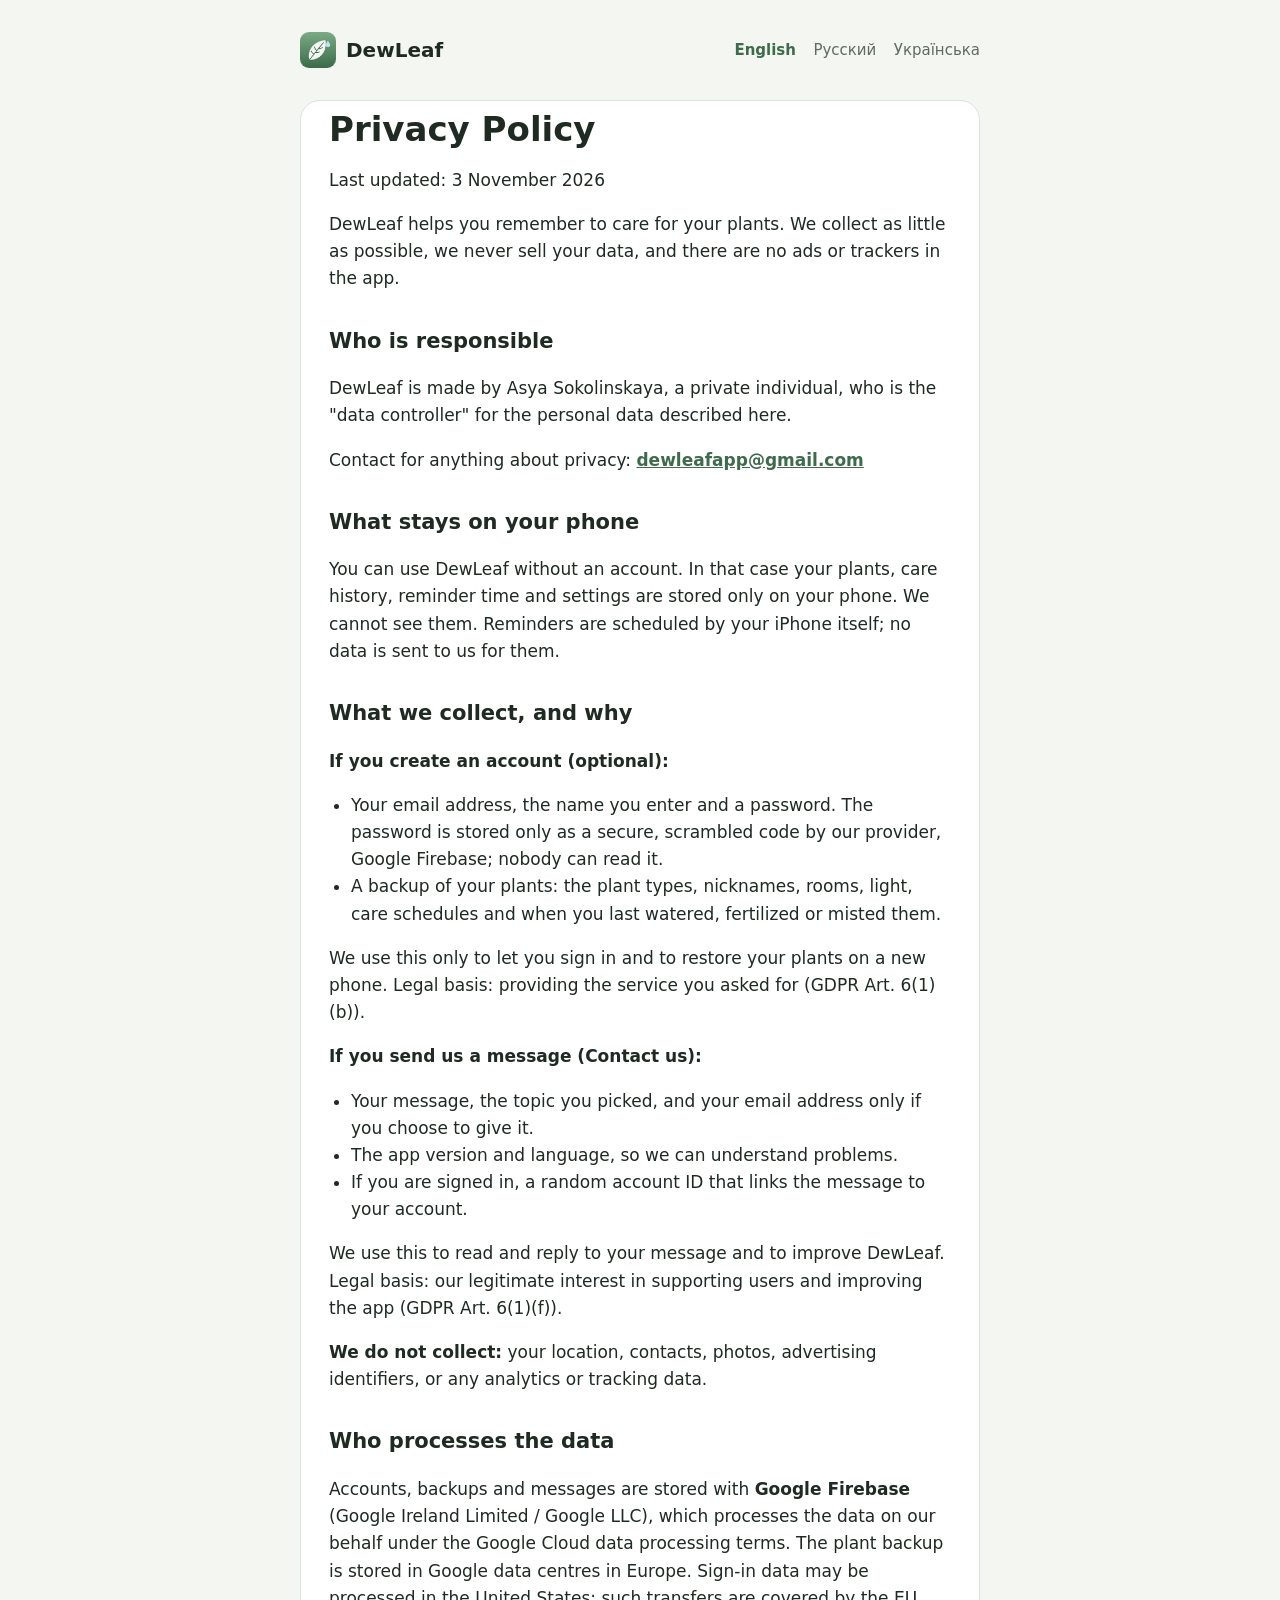
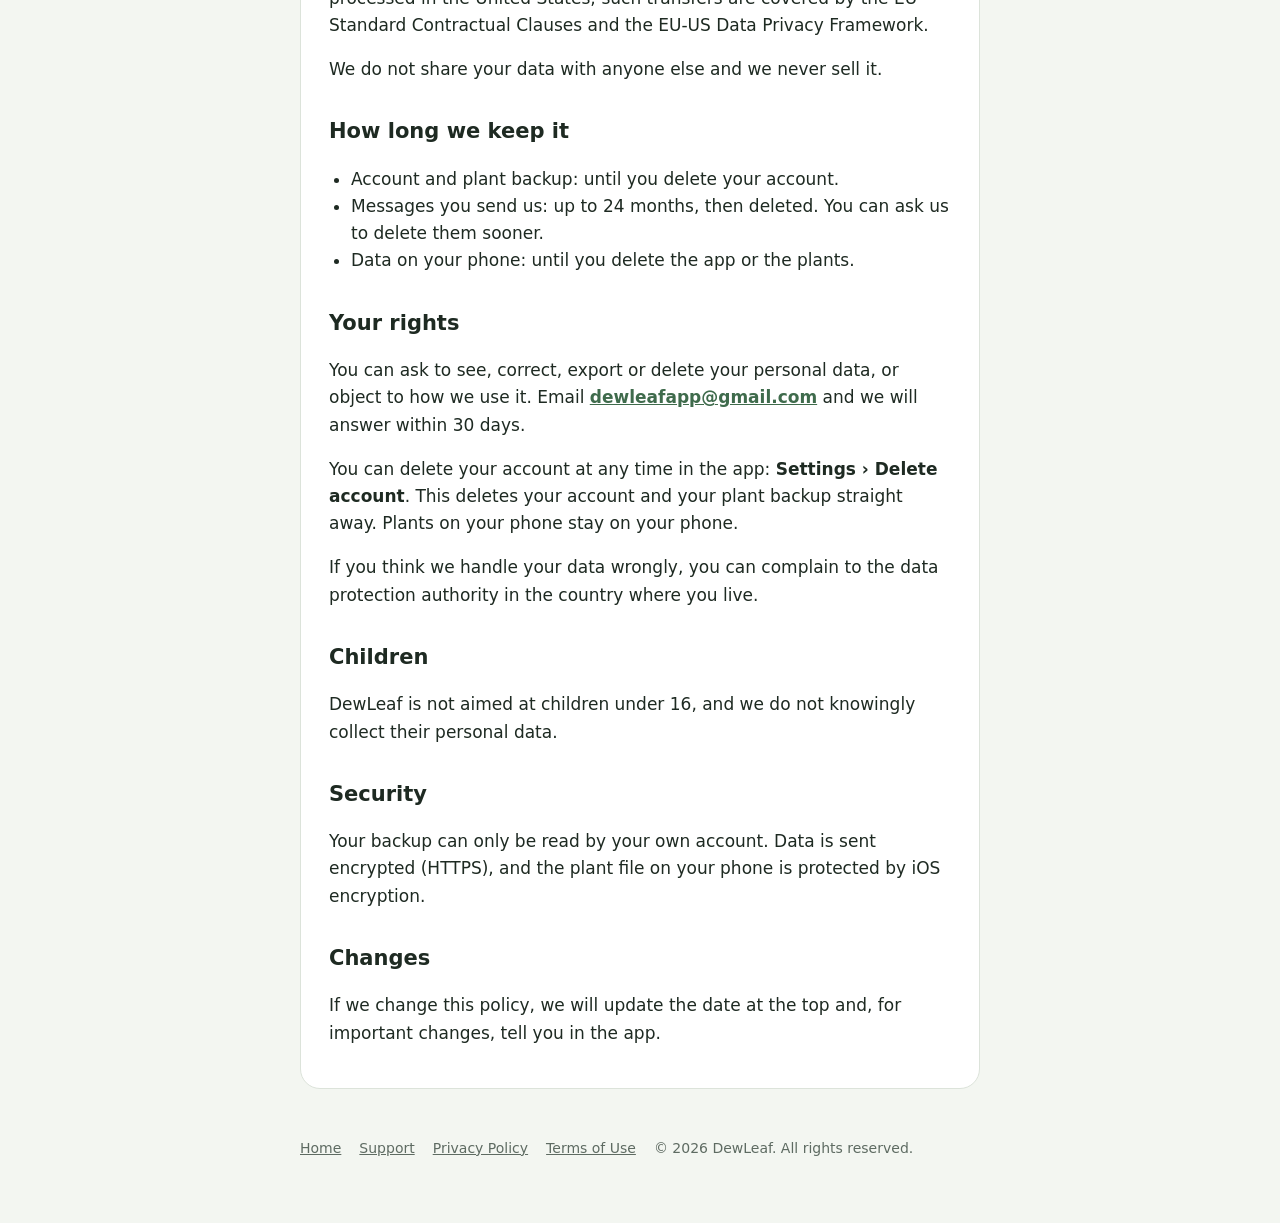
==== privacy/index.html @ f40b1bb3 "DewLeaf website: home, privacy, terms, support (en, ru, uk) Co-Authored-By: Claude Opus 5.5 <noreply" ====
<!doctype html>
<html lang="en">
<head>
<meta charset="utf-8">
<meta name="viewport" content="width=device-width, initial-scale=1, viewport-fit=cover">
<title>Privacy Policy · DewLeaf</title>
<meta name="description" content="Plant care reminders, calm and simple">
<link rel="icon" href="../icon.png">
<link rel="stylesheet" href="../style.css">
</head>
<body><div class="wrap">
<header><a class="brand" href="../"><img src="../icon.png" alt="">DewLeaf</a><nav class="langs"><a href="../privacy/" class="on">English</a> <a href="../ru/privacy/" class="">Русский</a> <a href="../uk/privacy/" class="">Українська</a></nav></header>
<article class="doc"><h1>Privacy Policy</h1>
<p>Last updated: 3 November 2026</p>
<p>DewLeaf helps you remember to care for your plants. We collect as little as possible, we never sell your data, and there are no ads or trackers in the app.</p>
<h2>Who is responsible</h2>
<p>DewLeaf is made by Asya Sokolinskaya, a private individual, who is the "data controller" for the personal data described here.</p>
<p>Contact for anything about privacy: <strong><a href="mailto:dewleafapp@gmail.com">dewleafapp@gmail.com</a></strong></p>
<h2>What stays on your phone</h2>
<p>You can use DewLeaf without an account. In that case your plants, care history, reminder time and settings are stored only on your phone. We cannot see them. Reminders are scheduled by your iPhone itself; no data is sent to us for them.</p>
<h2>What we collect, and why</h2>
<p><strong>If you create an account (optional):</strong></p>
<ul>
<li>Your email address, the name you enter and a password. The password is stored only as a secure, scrambled code by our provider, Google Firebase; nobody can read it.</li>
<li>A backup of your plants: the plant types, nicknames, rooms, light, care schedules and when you last watered, fertilized or misted them.</li>
</ul>
<p>We use this only to let you sign in and to restore your plants on a new phone. Legal basis: providing the service you asked for (GDPR Art. 6(1)(b)).</p>
<p><strong>If you send us a message (Contact us):</strong></p>
<ul>
<li>Your message, the topic you picked, and your email address only if you choose to give it.</li>
<li>The app version and language, so we can understand problems.</li>
<li>If you are signed in, a random account ID that links the message to your account.</li>
</ul>
<p>We use this to read and reply to your message and to improve DewLeaf. Legal basis: our legitimate interest in supporting users and improving the app (GDPR Art. 6(1)(f)).</p>
<p><strong>We do not collect:</strong> your location, contacts, photos, advertising identifiers, or any analytics or tracking data.</p>
<h2>Who processes the data</h2>
<p>Accounts, backups and messages are stored with <strong>Google Firebase</strong> (Google Ireland Limited / Google LLC), which processes the data on our behalf under the Google Cloud data processing terms. The plant backup is stored in Google data centres in Europe. Sign-in data may be processed in the United States; such transfers are covered by the EU Standard Contractual Clauses and the EU-US Data Privacy Framework.</p>
<p>We do not share your data with anyone else and we never sell it.</p>
<h2>How long we keep it</h2>
<ul>
<li>Account and plant backup: until you delete your account.</li>
<li>Messages you send us: up to 24 months, then deleted. You can ask us to delete them sooner.</li>
<li>Data on your phone: until you delete the app or the plants.</li>
</ul>
<h2>Your rights</h2>
<p>You can ask to see, correct, export or delete your personal data, or object to how we use it. Email <strong><a href="mailto:dewleafapp@gmail.com">dewleafapp@gmail.com</a></strong> and we will answer within 30 days.</p>
<p>You can delete your account at any time in the app: <strong>Settings › Delete account</strong>. This deletes your account and your plant backup straight away. Plants on your phone stay on your phone.</p>
<p>If you think we handle your data wrongly, you can complain to the data protection authority in the country where you live.</p>
<h2>Children</h2>
<p>DewLeaf is not aimed at children under 16, and we do not knowingly collect their personal data.</p>
<h2>Security</h2>
<p>Your backup can only be read by your own account. Data is sent encrypted (HTTPS), and the plant file on your phone is protected by iOS encryption.</p>
<h2>Changes</h2>
<p>If we change this policy, we will update the date at the top and, for important changes, tell you in the app.</p></article>
<footer><a href="../">Home</a><a href="../support/">Support</a><a href="../privacy/">Privacy Policy</a><a href="../terms/">Terms of Use</a><span>© 2026 DewLeaf. All rights reserved.</span></footer>
</div></body>
</html>
---- style.css ----
:root { --bg:#F3F6F1; --card:#FFFFFF; --ink:#1E2A22; --muted:#5E6B62; --line:#DCE3DA; --moss:#3F6B4C; --mossSoft:#E3EDE1; }
@media (prefers-color-scheme: dark) { :root { --bg:#121814; --card:#1A221D; --ink:#E6ECE6; --muted:#9AA79E; --line:#2C3830; --moss:#8FC49C; --mossSoft:#22322A; } }
* { box-sizing: border-box; }
body { margin:0; background:var(--bg); color:var(--ink); font:17px/1.6 -apple-system, BlinkMacSystemFont, "Segoe UI", system-ui, sans-serif; }
.wrap { max-width:720px; margin:0 auto; padding:32px max(20px, env(safe-area-inset-left)) 64px; }
header { display:flex; align-items:center; justify-content:space-between; gap:12px; flex-wrap:wrap; margin-bottom:32px; }
.brand { display:flex; align-items:center; gap:10px; color:var(--ink); text-decoration:none; font-weight:700; font-size:20px; }
.brand img { width:36px; height:36px; border-radius:9px; }
.langs a { color:var(--muted); text-decoration:none; margin-left:12px; font-size:15px; }
.langs a.on { color:var(--moss); font-weight:700; }
h1 { font-size:34px; line-height:1.2; margin:0 0 12px; }
h2 { font-size:21px; margin:32px 0 8px; }
a { color:var(--moss); }
.hero { text-align:center; padding:24px 0 8px; }
.hero img { width:120px; height:120px; border-radius:27px; box-shadow:0 10px 30px rgba(30,60,40,.18); }
.hero p { color:var(--muted); font-size:19px; max-width:560px; margin:0 auto; }
.badge { display:inline-block; margin-top:20px; padding:10px 18px; border-radius:999px; background:var(--mossSoft); color:var(--moss); font-weight:600; }
.grid { display:grid; grid-template-columns:repeat(auto-fit, minmax(260px, 1fr)); gap:14px; margin-top:36px; }
.card { background:var(--card); border:1px solid var(--line); border-radius:18px; padding:18px 20px; }
.card h3 { margin:6px 0 4px; font-size:17px; }
.card p { margin:0; color:var(--muted); font-size:15px; }
.doc { background:var(--card); border:1px solid var(--line); border-radius:20px; padding:8px 28px 24px; }
.doc ul { padding-left:22px; }
footer { margin-top:48px; color:var(--muted); font-size:14px; display:flex; flex-wrap:wrap; gap:8px 18px; }
footer a { color:var(--muted); }
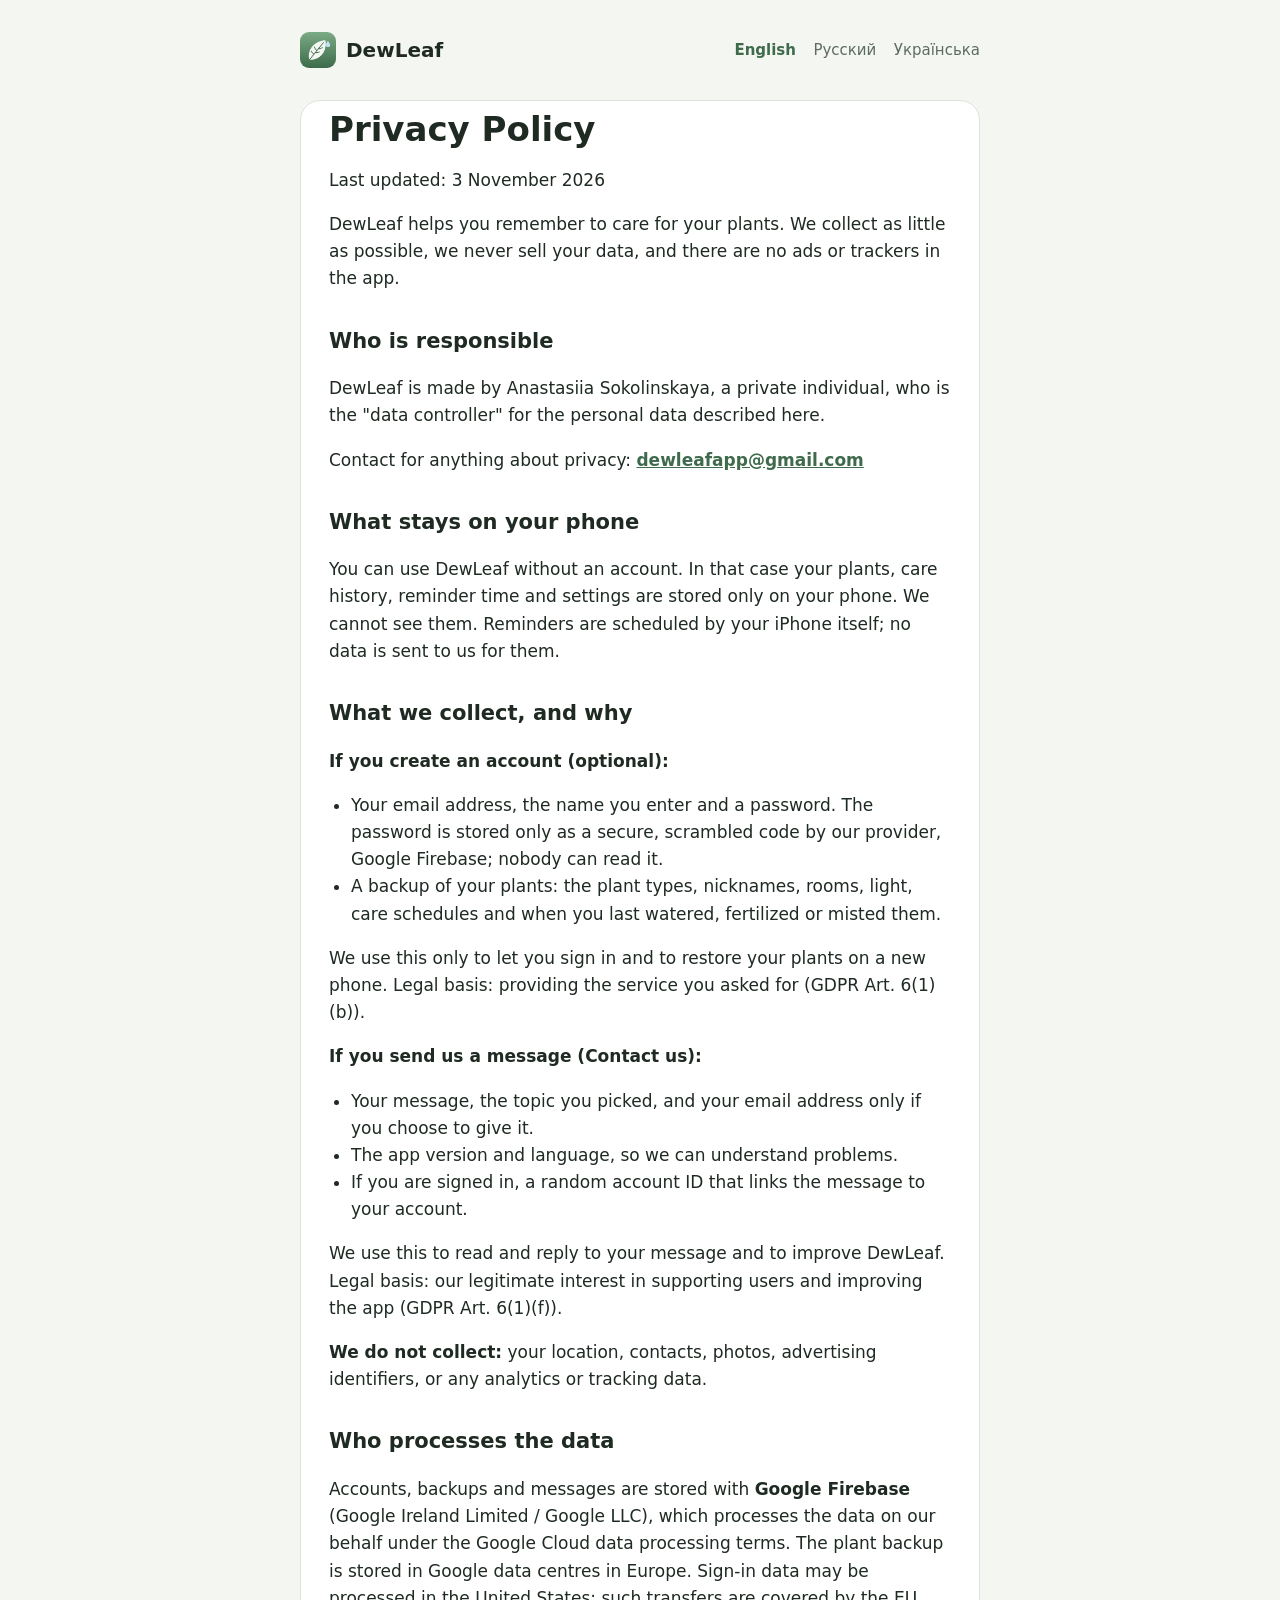
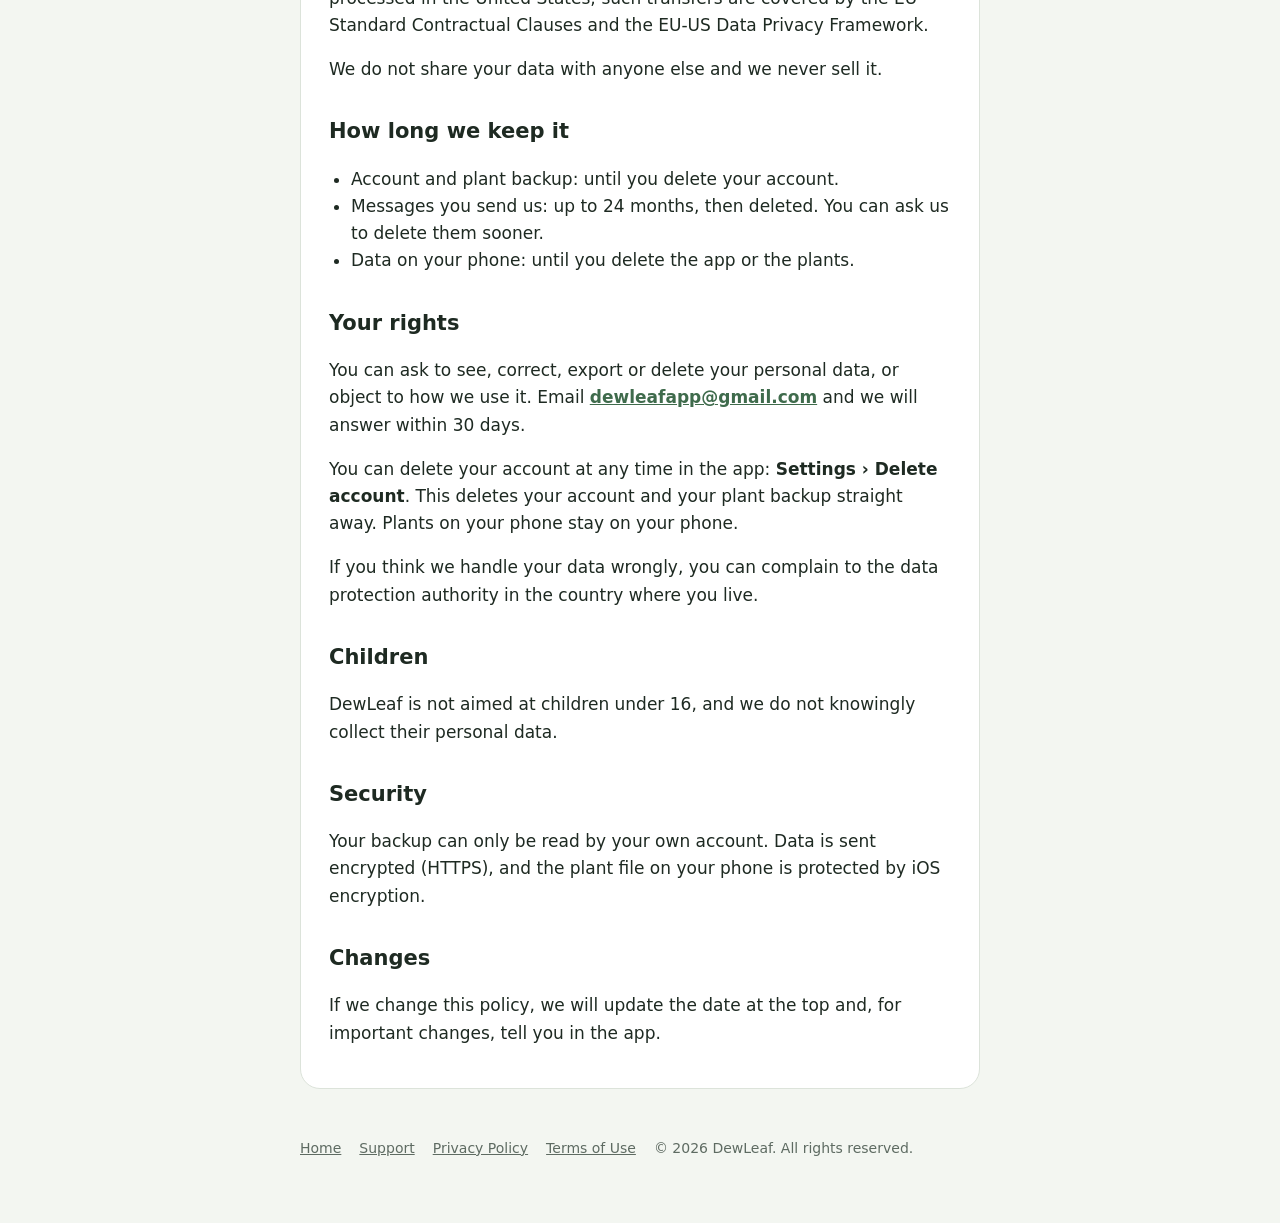
==== commit cd46be5a: "Use full name Anastasiia in privacy policy and terms Co-Authored-By: Claude Opus 5.5 <noreply@anthro" ====
--- a/privacy/index.html
+++ b/privacy/index.html
@@ -14,7 +14,7 @@
 <p>Last updated: 3 November 2026</p>
 <p>DewLeaf helps you remember to care for your plants. We collect as little as possible, we never sell your data, and there are no ads or trackers in the app.</p>
 <h2>Who is responsible</h2>
-<p>DewLeaf is made by Asya Sokolinskaya, a private individual, who is the "data controller" for the personal data described here.</p>
+<p>DewLeaf is made by Anastasiia Sokolinskaya, a private individual, who is the "data controller" for the personal data described here.</p>
 <p>Contact for anything about privacy: <strong><a href="mailto:dewleafapp@gmail.com">dewleafapp@gmail.com</a></strong></p>
 <h2>What stays on your phone</h2>
 <p>You can use DewLeaf without an account. In that case your plants, care history, reminder time and settings are stored only on your phone. We cannot see them. Reminders are scheduled by your iPhone itself; no data is sent to us for them.</p>
--- a/style.css
+++ b/style.css
@@ -8,7 +8,7 @@
 .brand img { width:36px; height:36px; border-radius:9px; }
 .langs a { color:var(--muted); text-decoration:none; margin-left:12px; font-size:15px; }
 .langs a.on { color:var(--moss); font-weight:700; }
-h1 { font-size:34px; line-height:1.2; margin:0 0 12px; }
+h1 { font-size:clamp(26px, 7vw, 34px); line-height:1.2; margin:0 0 12px; overflow-wrap:anywhere; hyphens:auto; }
 h2 { font-size:21px; margin:32px 0 8px; }
 a { color:var(--moss); }
 .hero { text-align:center; padding:24px 0 8px; }
@@ -20,6 +20,7 @@
 .card h3 { margin:6px 0 4px; font-size:17px; }
 .card p { margin:0; color:var(--muted); font-size:15px; }
 .doc { background:var(--card); border:1px solid var(--line); border-radius:20px; padding:8px 28px 24px; }
+@media (max-width:520px) { .doc { padding:4px 18px 18px; } h2 { font-size:19px; } }
 .doc ul { padding-left:22px; }
 footer { margin-top:48px; color:var(--muted); font-size:14px; display:flex; flex-wrap:wrap; gap:8px 18px; }
 footer a { color:var(--muted); }
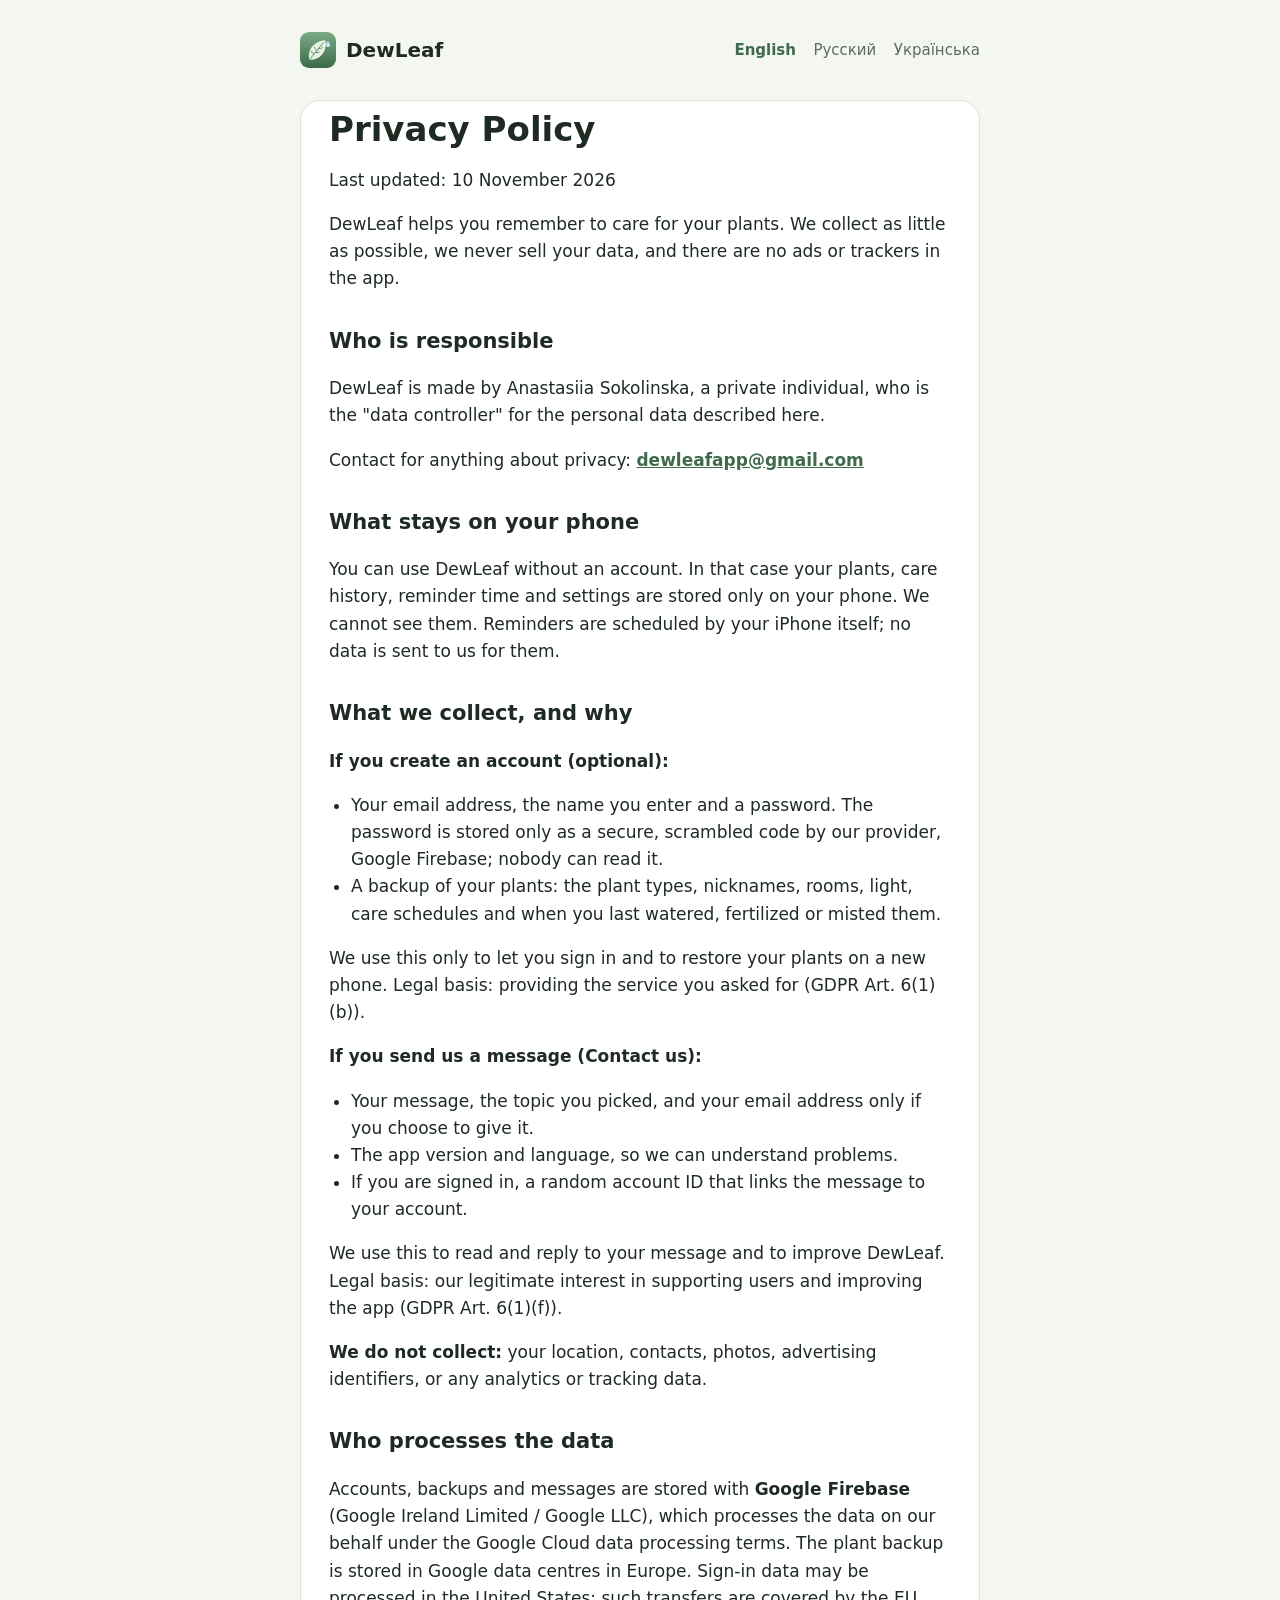
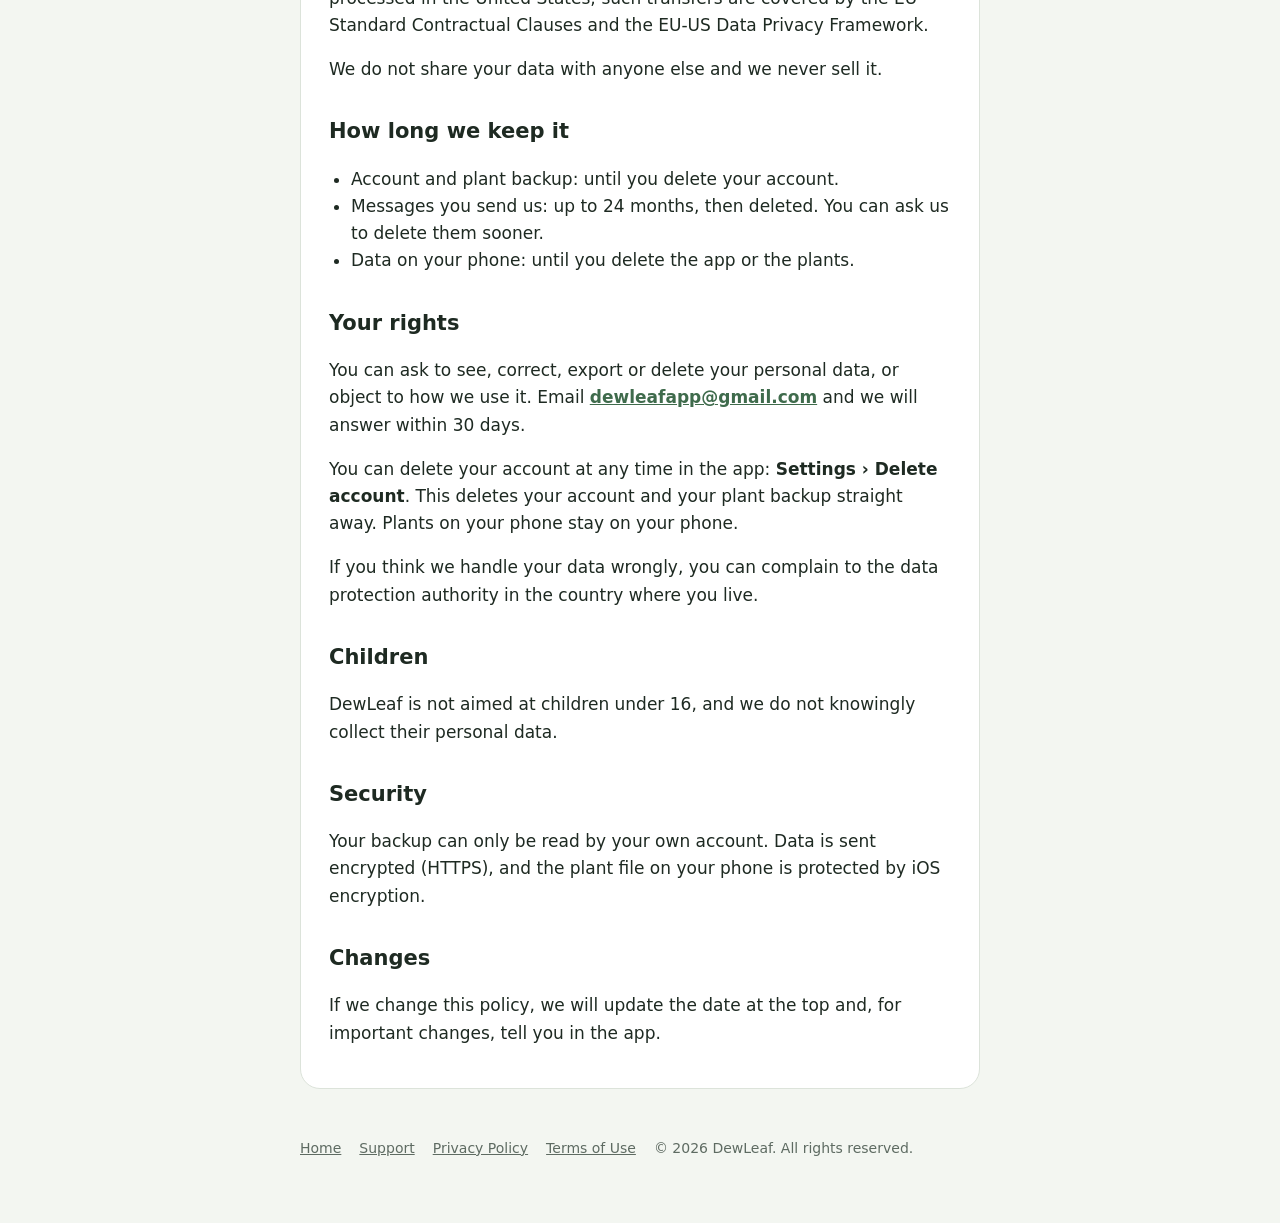
==== commit 0f063d6a: "Owner name Anastasiia Sokolinska; new icon" ====
--- a/privacy/index.html
+++ b/privacy/index.html
@@ -11,10 +11,10 @@
 <body><div class="wrap">
 <header><a class="brand" href="../"><img src="../icon.png" alt="">DewLeaf</a><nav class="langs"><a href="../privacy/" class="on">English</a> <a href="../ru/privacy/" class="">Русский</a> <a href="../uk/privacy/" class="">Українська</a></nav></header>
 <article class="doc"><h1>Privacy Policy</h1>
-<p>Last updated: 3 November 2026</p>
+<p>Last updated: 10 November 2026</p>
 <p>DewLeaf helps you remember to care for your plants. We collect as little as possible, we never sell your data, and there are no ads or trackers in the app.</p>
 <h2>Who is responsible</h2>
-<p>DewLeaf is made by Anastasiia Sokolinskaya, a private individual, who is the "data controller" for the personal data described here.</p>
+<p>DewLeaf is made by Anastasiia Sokolinska, a private individual, who is the "data controller" for the personal data described here.</p>
 <p>Contact for anything about privacy: <strong><a href="mailto:dewleafapp@gmail.com">dewleafapp@gmail.com</a></strong></p>
 <h2>What stays on your phone</h2>
 <p>You can use DewLeaf without an account. In that case your plants, care history, reminder time and settings are stored only on your phone. We cannot see them. Reminders are scheduled by your iPhone itself; no data is sent to us for them.</p>
